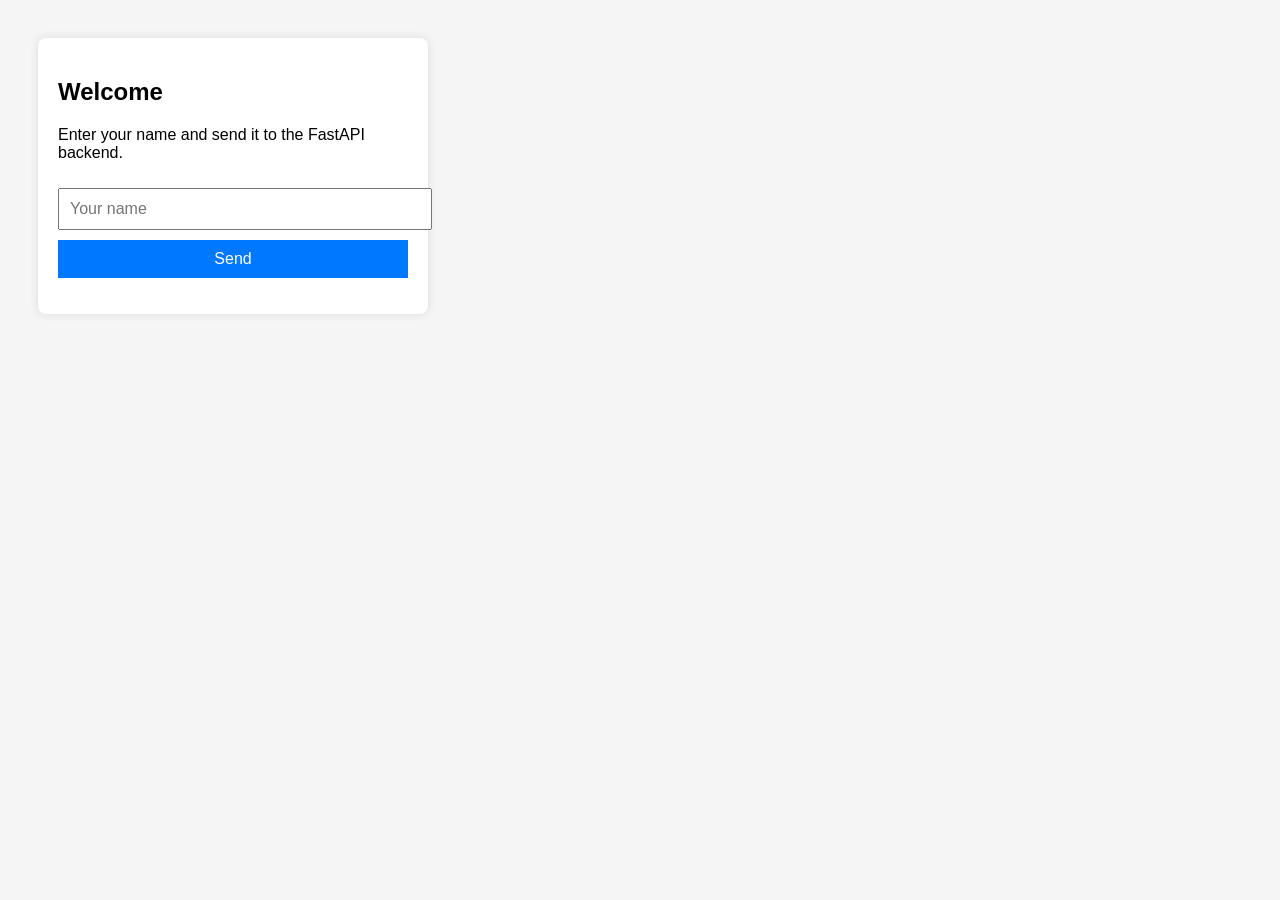
==== pythonproject.html @ 8fb28004 "Initial commit" ====
<!DOCTYPE html>
<html lang="en">

<head>
    <meta charset="UTF-8">
    <title>My HTML Website</title>
    <style>
        body {
            font-family: Arial, sans-serif;
            padding: 30px;
            background: #f5f5f5;
        }

        .card {
            background: white;
            padding: 20px;
            width: 350px;
            border-radius: 8px;
            box-shadow: 0 0 10px rgba(0, 0, 0, 0.1);
        }

        input,
        button {
            width: 100%;
            padding: 10px;
            margin-top: 10px;
            font-size: 16px;
        }

        button {
            background: #0078ff;
            border: none;
            color: white;
            cursor: pointer;
        }

        button:hover {
            background: #005ecc;
        }
    </style>
</head>

<body>

    <div class="card">
        <h2>Welcome</h2>
        <p>Enter your name and send it to the FastAPI backend.</p>

        <form id="myForm">
            <input type="text" id="nameInput" placeholder="Your name">
            <button type="submit">Send</button>
        </form>

        <p id="response"></p>
    </div>

    <script>
        document.getElementById("myForm").addEventListener("submit", async (e) => {
            e.preventDefault();

            const name = document.getElementById("nameInput").value;

            const res = await fetch("http://127.0.0.1:8000/api/hello", {
                method: "POST",
                headers: { "Content-Type": "application/json" },
                body: JSON.stringify({ name })
            });

            const data = await res.json();
            document.getElementById("response").innerText = data.message;
        });
    </script>

</body>

</html>
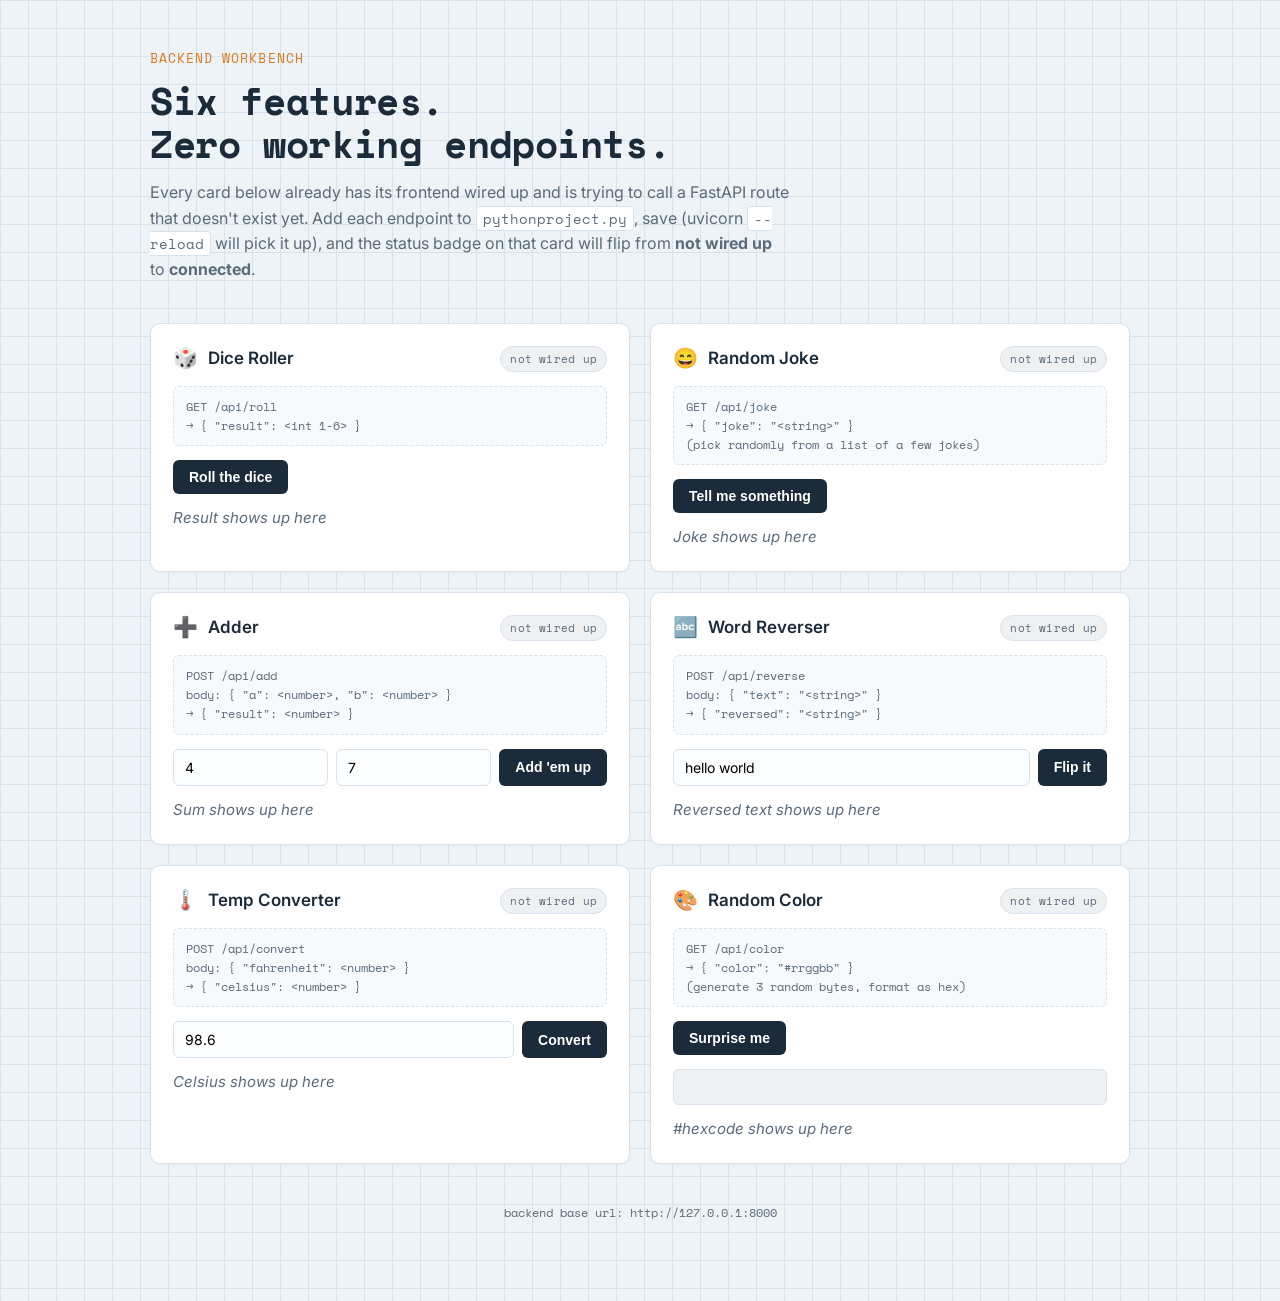
==== commit 68059ca5: "Revamp HTML structure and styles for backend workbench" ====
--- a/pythonproject.html
+++ b/pythonproject.html
@@ -1,76 +1,440 @@
 <!DOCTYPE html>
 <html lang="en">
-
 <head>
-    <meta charset="UTF-8">
-    <title>My HTML Website</title>
-    <style>
-        body {
-            font-family: Arial, sans-serif;
-            padding: 30px;
-            background: #f5f5f5;
-        }
-
-        .card {
-            background: white;
-            padding: 20px;
-            width: 350px;
-            border-radius: 8px;
-            box-shadow: 0 0 10px rgba(0, 0, 0, 0.1);
-        }
-
-        input,
-        button {
-            width: 100%;
-            padding: 10px;
-            margin-top: 10px;
-            font-size: 16px;
-        }
-
-        button {
-            background: #0078ff;
-            border: none;
-            color: white;
-            cursor: pointer;
-        }
-
-        button:hover {
-            background: #005ecc;
-        }
-    </style>
+<meta charset="UTF-8">
+<meta name="viewport" content="width=device-width, initial-scale=1.0">
+<title>Backend Workbench</title>
+<link rel="preconnect" href="https://fonts.googleapis.com">
+<link href="https://fonts.googleapis.com/css2?family=Space+Mono:wght@400;700&family=Inter:wght@400;500;600;700&display=swap" rel="stylesheet">
+<style>
+  :root {
+    --bg: #eef3f8;
+    --grid-line: #d7e2ec;
+    --card: #ffffff;
+    --ink: #1c2b3a;
+    --ink-soft: #5b6b7b;
+    --amber: #f2994a;
+    --amber-deep: #d97a1f;
+    --green: #2f9e6e;
+    --green-bg: #e6f6ee;
+    --gray-bg: #eef0f2;
+    --red: #d4533f;
+    --red-bg: #fbeae6;
+    --border: #d7e2ec;
+  }
+
+  * { box-sizing: border-box; }
+
+  body {
+    margin: 0;
+    background-color: var(--bg);
+    background-image:
+      linear-gradient(var(--grid-line) 1px, transparent 1px),
+      linear-gradient(90deg, var(--grid-line) 1px, transparent 1px);
+    background-size: 28px 28px;
+    color: var(--ink);
+    font-family: 'Inter', sans-serif;
+    padding: 48px 24px 80px;
+  }
+
+  .wrap {
+    max-width: 980px;
+    margin: 0 auto;
+  }
+
+  header {
+    margin-bottom: 40px;
+  }
+
+  .eyebrow {
+    font-family: 'Space Mono', monospace;
+    font-size: 13px;
+    letter-spacing: 0.08em;
+    text-transform: uppercase;
+    color: var(--amber-deep);
+    margin: 0 0 10px;
+  }
+
+  h1 {
+    font-family: 'Space Mono', monospace;
+    font-size: 38px;
+    line-height: 1.15;
+    margin: 0 0 14px;
+    letter-spacing: -0.01em;
+  }
+
+  header p {
+    color: var(--ink-soft);
+    font-size: 16px;
+    line-height: 1.6;
+    max-width: 640px;
+    margin: 0;
+  }
+
+  header code {
+    background: var(--card);
+    border: 1px solid var(--border);
+    border-radius: 4px;
+    padding: 1px 6px;
+    font-family: 'Space Mono', monospace;
+    font-size: 14px;
+  }
+
+  .grid {
+    display: grid;
+    grid-template-columns: repeat(2, 1fr);
+    gap: 20px;
+  }
+
+  @media (max-width: 720px) {
+    .grid { grid-template-columns: 1fr; }
+    h1 { font-size: 30px; }
+  }
+
+  .card {
+    background: var(--card);
+    border: 1px solid var(--border);
+    border-radius: 10px;
+    padding: 22px;
+    display: flex;
+    flex-direction: column;
+    gap: 14px;
+    box-shadow: 0 1px 2px rgba(28, 43, 58, 0.04);
+  }
+
+  .card-head {
+    display: flex;
+    align-items: flex-start;
+    justify-content: space-between;
+    gap: 12px;
+  }
+
+  .card-title {
+    display: flex;
+    align-items: center;
+    gap: 10px;
+    font-size: 17px;
+    font-weight: 600;
+  }
+
+  .card-title .icon {
+    font-size: 20px;
+  }
+
+  .badge {
+    font-family: 'Space Mono', monospace;
+    font-size: 11px;
+    letter-spacing: 0.02em;
+    padding: 4px 9px;
+    border-radius: 100px;
+    white-space: nowrap;
+    background: var(--gray-bg);
+    color: var(--ink-soft);
+    border: 1px solid var(--border);
+  }
+
+  .badge.ok {
+    background: var(--green-bg);
+    color: var(--green);
+    border-color: #c3ead8;
+  }
+
+  .badge.err {
+    background: var(--red-bg);
+    color: var(--red);
+    border-color: #f3d4cc;
+  }
+
+  .spec {
+    font-family: 'Space Mono', monospace;
+    font-size: 12px;
+    color: var(--ink-soft);
+    background: #f7fafc;
+    border: 1px dashed var(--border);
+    border-radius: 6px;
+    padding: 10px 12px;
+    line-height: 1.6;
+    white-space: pre-wrap;
+  }
+
+  .controls {
+    display: flex;
+    gap: 8px;
+    flex-wrap: wrap;
+  }
+
+  input[type="text"], input[type="number"] {
+    flex: 1;
+    min-width: 80px;
+    padding: 9px 11px;
+    border: 1px solid var(--border);
+    border-radius: 6px;
+    font-size: 14px;
+    font-family: 'Inter', sans-serif;
+    background: #fbfdff;
+  }
+
+  input:focus, button:focus {
+    outline: 2px solid var(--amber);
+    outline-offset: 1px;
+  }
+
+  button {
+    padding: 9px 16px;
+    border: none;
+    border-radius: 6px;
+    background: var(--ink);
+    color: white;
+    font-weight: 600;
+    font-size: 14px;
+    cursor: pointer;
+    transition: background 0.15s ease;
+  }
+
+  button:hover {
+    background: #314556;
+  }
+
+  .output {
+    min-height: 22px;
+    font-size: 15px;
+    font-weight: 600;
+  }
+
+  .output .placeholder {
+    color: var(--ink-soft);
+    font-weight: 400;
+    font-style: italic;
+  }
+
+  .swatch {
+    width: 100%;
+    height: 36px;
+    border-radius: 6px;
+    border: 1px solid var(--border);
+    background: var(--gray-bg);
+  }
+
+  footer {
+    margin-top: 40px;
+    font-family: 'Space Mono', monospace;
+    font-size: 12px;
+    color: var(--ink-soft);
+    text-align: center;
+  }
+</style>
 </head>
-
 <body>
 
-    <div class="card">
-        <h2>Welcome</h2>
-        <p>Enter your name and send it to the FastAPI backend.</p>
-
-        <form id="myForm">
-            <input type="text" id="nameInput" placeholder="Your name">
-            <button type="submit">Send</button>
-        </form>
-
-        <p id="response"></p>
-    </div>
-
-    <script>
-        document.getElementById("myForm").addEventListener("submit", async (e) => {
-            e.preventDefault();
-
-            const name = document.getElementById("nameInput").value;
-
-            const res = await fetch("http://127.0.0.1:8000/api/hello", {
-                method: "POST",
-                headers: { "Content-Type": "application/json" },
-                body: JSON.stringify({ name })
-            });
-
-            const data = await res.json();
-            document.getElementById("response").innerText = data.message;
-        });
-    </script>
+<div class="wrap">
+
+  <header>
+    <p class="eyebrow">Backend Workbench</p>
+    <h1>Six features.<br>Zero working endpoints.</h1>
+    <p>Every card below already has its frontend wired up and is trying to call a FastAPI route that doesn't exist yet. Add each endpoint to <code>pythonproject.py</code>, save (uvicorn <code>--reload</code> will pick it up), and the status badge on that card will flip from <strong>not wired up</strong> to <strong>connected</strong>.</p>
+  </header>
+
+  <div class="grid">
+
+    <!-- 1. Dice Roller -->
+    <div class="card" id="card-roll">
+      <div class="card-head">
+        <div class="card-title"><span class="icon">🎲</span> Dice Roller</div>
+        <span class="badge" id="badge-roll">not wired up</span>
+      </div>
+      <div class="spec">GET /api/roll
+&rarr; { "result": &lt;int 1-6&gt; }</div>
+      <div class="controls">
+        <button id="btn-roll">Roll the dice</button>
+      </div>
+      <div class="output" id="out-roll"><span class="placeholder">Result shows up here</span></div>
+    </div>
+
+    <!-- 2. Random joke/fact -->
+    <div class="card" id="card-joke">
+      <div class="card-head">
+        <div class="card-title"><span class="icon">😄</span> Random Joke</div>
+        <span class="badge" id="badge-joke">not wired up</span>
+      </div>
+      <div class="spec">GET /api/joke
+&rarr; { "joke": "&lt;string&gt;" }
+(pick randomly from a list of a few jokes)</div>
+      <div class="controls">
+        <button id="btn-joke">Tell me something</button>
+      </div>
+      <div class="output" id="out-joke"><span class="placeholder">Joke shows up here</span></div>
+    </div>
+
+    <!-- 3. Adder -->
+    <div class="card" id="card-add">
+      <div class="card-head">
+        <div class="card-title"><span class="icon">➕</span> Adder</div>
+        <span class="badge" id="badge-add">not wired up</span>
+      </div>
+      <div class="spec">POST /api/add
+body: { "a": &lt;number&gt;, "b": &lt;number&gt; }
+&rarr; { "result": &lt;number&gt; }</div>
+      <div class="controls">
+        <input type="number" id="add-a" placeholder="a" value="4">
+        <input type="number" id="add-b" placeholder="b" value="7">
+        <button id="btn-add">Add 'em up</button>
+      </div>
+      <div class="output" id="out-add"><span class="placeholder">Sum shows up here</span></div>
+    </div>
+
+    <!-- 4. Word reverser -->
+    <div class="card" id="card-reverse">
+      <div class="card-head">
+        <div class="card-title"><span class="icon">🔤</span> Word Reverser</div>
+        <span class="badge" id="badge-reverse">not wired up</span>
+      </div>
+      <div class="spec">POST /api/reverse
+body: { "text": "&lt;string&gt;" }
+&rarr; { "reversed": "&lt;string&gt;" }</div>
+      <div class="controls">
+        <input type="text" id="reverse-text" placeholder="Type something" value="hello world">
+        <button id="btn-reverse">Flip it</button>
+      </div>
+      <div class="output" id="out-reverse"><span class="placeholder">Reversed text shows up here</span></div>
+    </div>
+
+    <!-- 5. Temp converter -->
+    <div class="card" id="card-convert">
+      <div class="card-head">
+        <div class="card-title"><span class="icon">🌡️</span> Temp Converter</div>
+        <span class="badge" id="badge-convert">not wired up</span>
+      </div>
+      <div class="spec">POST /api/convert
+body: { "fahrenheit": &lt;number&gt; }
+&rarr; { "celsius": &lt;number&gt; }</div>
+      <div class="controls">
+        <input type="number" id="convert-f" placeholder="°F" value="98.6">
+        <button id="btn-convert">Convert</button>
+      </div>
+      <div class="output" id="out-convert"><span class="placeholder">Celsius shows up here</span></div>
+    </div>
+
+    <!-- 6. Random color -->
+    <div class="card" id="card-color">
+      <div class="card-head">
+        <div class="card-title"><span class="icon">🎨</span> Random Color</div>
+        <span class="badge" id="badge-color">not wired up</span>
+      </div>
+      <div class="spec">GET /api/color
+&rarr; { "color": "#rrggbb" }
+(generate 3 random bytes, format as hex)</div>
+      <div class="controls">
+        <button id="btn-color">Surprise me</button>
+      </div>
+      <div class="swatch" id="swatch-color"></div>
+      <div class="output" id="out-color"><span class="placeholder">#hexcode shows up here</span></div>
+    </div>
+
+  </div>
+
+  <footer>backend base url: http://127.0.0.1:8000</footer>
+
+</div>
+
+<script>
+  const BASE_URL = "http://127.0.0.1:8000";
+
+  function setBadge(id, state) {
+    const el = document.getElementById(id);
+    el.classList.remove("ok", "err");
+    if (state === "ok") {
+      el.classList.add("ok");
+      el.textContent = "connected";
+    } else if (state === "err") {
+      el.classList.add("err");
+      el.textContent = "check endpoint";
+    } else {
+      el.textContent = "not wired up";
+    }
+  }
+
+  async function callApi(path, options, badgeId) {
+    try {
+      const res = await fetch(BASE_URL + path, options);
+      if (!res.ok) {
+        setBadge(badgeId, "err");
+        return { error: `Server responded with ${res.status}` };
+      }
+      const data = await res.json();
+      setBadge(badgeId, "ok");
+      return data;
+    } catch (err) {
+      setBadge(badgeId, "err");
+      return { error: "Could not reach the server. Is uvicorn running?" };
+    }
+  }
+
+  // 1. Dice roller
+  document.getElementById("btn-roll").addEventListener("click", async () => {
+    const out = document.getElementById("out-roll");
+    out.innerHTML = "Rolling...";
+    const data = await callApi("/api/roll", { method: "GET" }, "badge-roll");
+    out.textContent = data.error ? data.error : `You rolled a ${data.result}`;
+  });
+
+  // 2. Random joke
+  document.getElementById("btn-joke").addEventListener("click", async () => {
+    const out = document.getElementById("out-joke");
+    out.innerHTML = "Thinking...";
+    const data = await callApi("/api/joke", { method: "GET" }, "badge-joke");
+    out.textContent = data.error ? data.error : data.joke;
+  });
+
+  // 3. Adder
+  document.getElementById("btn-add").addEventListener("click", async () => {
+    const a = Number(document.getElementById("add-a").value);
+    const b = Number(document.getElementById("add-b").value);
+    const out = document.getElementById("out-add");
+    const data = await callApi("/api/add", {
+      method: "POST",
+      headers: { "Content-Type": "application/json" },
+      body: JSON.stringify({ a, b })
+    }, "badge-add");
+    out.textContent = data.error ? data.error : `${a} + ${b} = ${data.result}`;
+  });
+
+  // 4. Word reverser
+  document.getElementById("btn-reverse").addEventListener("click", async () => {
+    const text = document.getElementById("reverse-text").value;
+    const out = document.getElementById("out-reverse");
+    const data = await callApi("/api/reverse", {
+      method: "POST",
+      headers: { "Content-Type": "application/json" },
+      body: JSON.stringify({ text })
+    }, "badge-reverse");
+    out.textContent = data.error ? data.error : data.reversed;
+  });
+
+  // 5. Temp converter
+  document.getElementById("btn-convert").addEventListener("click", async () => {
+    const fahrenheit = Number(document.getElementById("convert-f").value);
+    const out = document.getElementById("out-convert");
+    const data = await callApi("/api/convert", {
+      method: "POST",
+      headers: { "Content-Type": "application/json" },
+      body: JSON.stringify({ fahrenheit })
+    }, "badge-convert");
+    out.textContent = data.error ? data.error : `${fahrenheit}°F = ${data.celsius}°C`;
+  });
+
+  // 6. Random color
+  document.getElementById("btn-color").addEventListener("click", async () => {
+    const out = document.getElementById("out-color");
+    const swatch = document.getElementById("swatch-color");
+    const data = await callApi("/api/color", { method: "GET" }, "badge-color");
+    if (data.error) {
+      out.textContent = data.error;
+    } else {
+      out.textContent = data.color;
+      swatch.style.background = data.color;
+    }
+  });
+</script>
 
 </body>
-
-</html>+</html>
